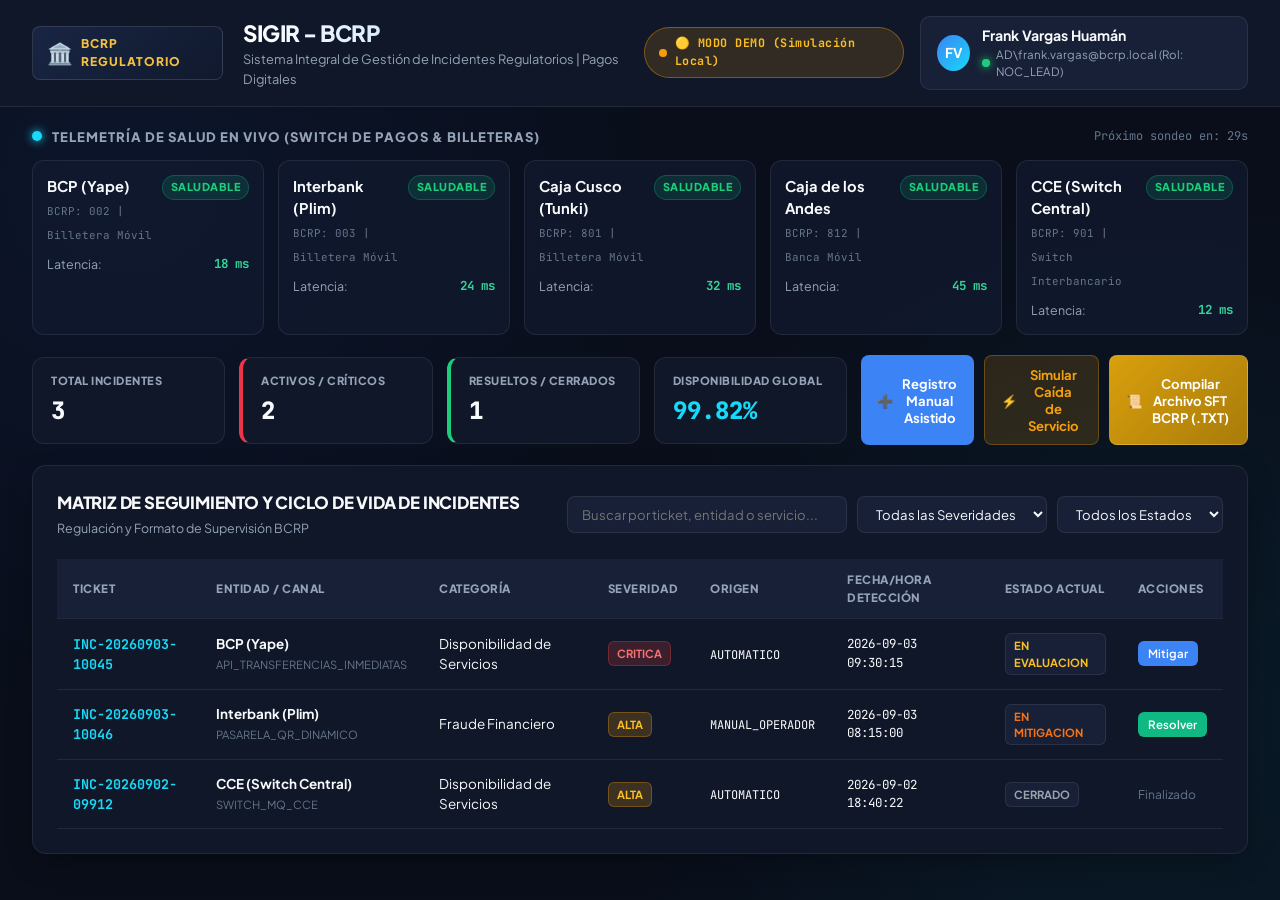
==== 04_FRONTEND_UI/index.html @ 145370e7 "feat: cimentacion integral APF1 - SIGIR BCRP (Curso Integrador I: Sistemas Software)" ====
<!DOCTYPE html>
<html lang="es">
<head>
    <meta charset="UTF-8">
    <meta name="viewport" content="width=device-width, initial-scale=1.0">
    <title>SIGIR - BCRP | Sistema de Gestión de Incidentes Regulatorios</title>
    <!-- Fuentes Google: Plus Jakarta Sans y JetBrains Mono -->
    <link rel="preconnect" href="https://fonts.googleapis.com">
    <link rel="preconnect" href="https://fonts.gstatic.com" crossorigin>
    <link href="https://fonts.googleapis.com/css2?family=JetBrains+Mono:wght@400;500;700&family=Plus+Jakarta+Sans:wght@400;500;600;700;800&display=swap" rel="stylesheet">
    <link rel="stylesheet" href="css/styles.css">
</head>
<body>

    <!-- Header Corporativo BCRP -->
    <header class="app-header">
        <div class="header-left">
            <div class="brand-badge">
                <span class="badge-icon">🏛️</span>
                <span class="badge-text">BCRP REGULATORIO</span>
            </div>
            <div class="brand-title">
                <h1>SIGIR - BCRP</h1>
                <p>Sistema Integral de Gestión de Incidentes Regulatorios | Pagos Digitales</p>
            </div>
        </div>

        <div class="header-right">
            <div class="backend-status-pill offline" id="backendStatusPill" title="Estado de conexión con Spring Boot API (http://localhost:8080)">
                <span class="status-dot" id="backendStatusDot" style="background: #F59E0B;"></span>
                <span id="backendStatusText">MODO DEMO (Local Mock)</span>
            </div>
            <div class="ad-session-card">
                <div class="user-avatar">FV</div>
                <div class="user-meta">
                    <span class="user-name">Frank Vargas Huamán</span>
                    <span class="user-ad-domain">
                        <span class="status-dot online"></span> AD\frank.vargas@bcrp.local (Rol: NOC_LEAD)
                    </span>
                </div>
            </div>
        </div>
    </header>

    <!-- Barra de Telemetría en Vivo (Semáforos NOC del Ecosistema) -->
    <section class="telemetry-bar-container">
        <div class="section-title-compact">
            <span class="pulse-indicator"></span>
            <h2>TELEMETRÍA DE SALUD EN VIVO (SWITCH DE PAGOS & BILLETERAS)</h2>
            <span class="telemetry-timer" id="timerSondeo">Próximo sondeo en: 18s</span>
        </div>

        <div class="telemetry-grid" id="telemetryGrid">
            <!-- Renderizado dinámico vía JS -->
        </div>
    </section>

    <!-- Contenedor Principal de Gestión -->
    <main class="main-layout">
        
        <!-- Barra de Acciones y Métricas Resumen -->
        <section class="action-metrics-row">
            <div class="kpi-mini-card">
                <span class="kpi-label">TOTAL INCIDENTES</span>
                <span class="kpi-value" id="kpiTotal">3</span>
            </div>
            <div class="kpi-mini-card critical">
                <span class="kpi-label">ACTIVOS / CRÍTICOS</span>
                <span class="kpi-value" id="kpiCriticos">2</span>
            </div>
            <div class="kpi-mini-card success">
                <span class="kpi-label">RESUELTOS / CERRADOS</span>
                <span class="kpi-value" id="kpiResueltos">1</span>
            </div>
            <div class="kpi-mini-card">
                <span class="kpi-label">DISPONIBILIDAD GLOBAL</span>
                <span class="kpi-value" style="color: var(--color-accent-cyan);">99.82%</span>
            </div>

            <div class="action-buttons-group">
                <button class="btn btn-primary" id="btnNuevoManual">
                    <span class="btn-icon">➕</span> Registro Manual Asistido
                </button>
                <button class="btn btn-warning" id="btnSimularCaida">
                    <span class="btn-icon">⚡</span> Simular Caída de Servicio
                </button>
                <button class="btn btn-bcrp" id="btnGenerarSft">
                    <span class="btn-icon">📜</span> Compilar Archivo SFT BCRP (.TXT)
                </button>
            </div>
        </section>

        <!-- Panel de Filtros y Matriz de Incidentes -->
        <section class="panel-card">
            <div class="panel-header">
                <div class="panel-title-group">
                    <h3>MATRIZ DE SEGUIMIENTO Y CICLO DE VIDA DE INCIDENTES</h3>
                    <span class="panel-subtitle">Regulación y Formato de Supervisión BCRP</span>
                </div>

                <div class="filters-toolbar">
                    <input type="text" id="filtroBuscador" class="input-search" placeholder="Buscar por ticket, entidad o servicio...">
                    
                    <select id="filtroSeveridad" class="select-filter">
                        <option value="TODOS">Todas las Severidades</option>
                        <option value="CRITICA">Crítica</option>
                        <option value="ALTA">Alta</option>
                        <option value="MEDIA">Media</option>
                        <option value="BAJA">Baja</option>
                    </select>

                    <select id="filtroEstado" class="select-filter">
                        <option value="TODOS">Todos los Estados</option>
                        <option value="REGISTRADO">Registrado</option>
                        <option value="EN_EVALUACION">En Evaluación</option>
                        <option value="EN_MITIGACION">En Mitigación</option>
                        <option value="RESUELTO">Resuelto</option>
                        <option value="CERRADO">Cerrado</option>
                    </select>
                </div>
            </div>

            <div class="table-responsive">
                <table class="data-table">
                    <thead>
                        <tr>
                            <th>TICKET</th>
                            <th>ENTIDAD / CANAL</th>
                            <th>CATEGORÍA</th>
                            <th>SEVERIDAD</th>
                            <th>ORIGEN</th>
                            <th>FECHA/HORA DETECCIÓN</th>
                            <th>ESTADO ACTUAL</th>
                            <th>ACCIONES</th>
                        </tr>
                    </thead>
                    <tbody id="tablaIncidentesBody">
                        <!-- Renderizado dinámico vía JS -->
                    </tbody>
                </table>
            </div>
        </section>
    </main>

    <!-- Modal: Registro Manual Asistido -->
    <div class="modal-overlay" id="modalManual">
        <div class="modal-card">
            <div class="modal-header">
                <h3>Registro Manual Asistido de Incidente</h3>
                <button class="modal-close" id="btnCerrarModalManual">&times;</button>
            </div>
            <form id="formRegistroManual" class="modal-body">
                <div class="form-group">
                    <label>Entidad Financiera Afectada *</label>
                    <select id="manualEntidad" class="form-control" required>
                        <option value="1">Banco de Crédito del Perú - BCP (Yape)</option>
                        <option value="2">Interbank - Plim</option>
                        <option value="3">Caja Municipal Cusco - Tunki</option>
                        <option value="4">Caja Rural de los Andes</option>
                        <option value="5">Cámara de Compensación Electrónica - CCE</option>
                    </select>
                </div>

                <div class="form-row">
                    <div class="form-group">
                        <label>Categoría Normativa *</label>
                        <select id="manualCategoria" class="form-control" required>
                            <option value="FRAUDE_FIN">Fraude Financiero (Phishing, Suplantación)</option>
                            <option value="BRECHA_DATOS">Manipulación de Información / Brecha de Seguridad</option>
                            <option value="DISP_SERV">Disponibilidad de Servicios (Manual)</option>
                        </select>
                    </div>
                    <div class="form-group">
                        <label>Severidad Operativa *</label>
                        <select id="manualSeveridad" class="form-control" required>
                            <option value="CRITICA">Crítica (Interrupción o Daño Severo)</option>
                            <option value="ALTA" selected>Alta (Afectación Transaccional Notoria)</option>
                            <option value="MEDIA">Media (Degradación Parcial)</option>
                            <option value="BAJA">Baja (Sin impacto en saldos)</option>
                        </select>
                    </div>
                </div>

                <div class="form-group">
                    <label>Servicio o Componente Específico *</label>
                    <input type="text" id="manualServicio" class="form-control" placeholder="Ej: PASARELA_QR_INTEROPERABLE, API_CONSULTAS" required>
                </div>

                <div class="form-group">
                    <label>Descripción Técnica y Hallazgos Forenses *</label>
                    <textarea id="manualDescripcion" class="form-control textarea" rows="3" placeholder="Detalle la causa raíz, números de cuenta involucrados o IP sospechosa..." required></textarea>
                </div>

                <div class="form-group">
                    <label>Impacto Estimado de Clientes / Transacciones</label>
                    <input type="number" id="manualImpacto" class="form-control" value="50" min="0">
                </div>

                <div class="modal-footer">
                    <button type="button" class="btn btn-secondary" id="btnCancelarManual">Cancelar</button>
                    <button type="submit" class="btn btn-primary">Registrar en Bitácora</button>
                </div>
            </form>
        </div>
    </div>

    <!-- Modal: Visor y Exportador SFT BCRP -->
    <div class="modal-overlay" id="modalSft">
        <div class="modal-card modal-lg">
            <div class="modal-header">
                <h3>Reporte Estructurado Oficial SFT - BCRP</h3>
                <button class="modal-close" id="btnCerrarModalSft">&times;</button>
            </div>
            <div class="modal-body">
                <p class="modal-desc">
                    El siguiente archivo de texto plano cumple con las directivas de la circular de incidentes del Banco Central de Reserva del Perú e incorpora firma de integridad SHA-256:
                </p>
                
                <div class="sft-code-box">
                    <pre id="sftContenidoTxt"></pre>
                </div>

                <div class="hash-box">
                    <span class="hash-label">HASH SHA-256:</span>
                    <span class="hash-value" id="sftHashSha256"></span>
                </div>
            </div>
            <div class="modal-footer">
                <button type="button" class="btn btn-secondary" id="btnCerrarSft">Cerrar</button>
                <button type="button" class="btn btn-bcrp" id="btnDescargarTxtFile">Descargar Archivo .TXT</button>
            </div>
        </div>
    </div>

    <script src="js/app.js"></script>
</body>
</html>
---- 04_FRONTEND_UI/css/styles.css ----
/* ==========================================================================
   SISTEMA INTEGRAL DE GESTIÓN DE INCIDENTES REGULATORIOS (SIGIR - BCRP)
   Hoja de Estilos de Élite: NOC Financial Dashboard & BCRP Design System
   ========================================================================== */

:root {
    /* Paleta Principal HSL Dark Mode Corporativo */
    --bg-base: hsl(222, 47%, 7%);
    --bg-surface: hsl(222, 44%, 11%);
    --bg-surface-elevated: hsl(222, 40%, 15%);
    --bg-card-glass: rgba(18, 26, 47, 0.75);
    
    /* Colores Semánticos */
    --color-primary: hsl(217, 91%, 60%);
    --color-primary-hover: hsl(217, 91%, 68%);
    --color-accent-cyan: hsl(188, 94%, 53%);
    --color-success: hsl(152, 76%, 46%);
    --color-warning: hsl(38, 92%, 50%);
    --color-danger: hsl(354, 84%, 57%);
    --color-bcrp-gold: hsl(43, 89%, 60%);

    /* Tipografía y Textos */
    --text-main: hsl(210, 40%, 98%);
    --text-muted: hsl(215, 20%, 65%);
    --text-dim: hsl(215, 16%, 47%);

    /* Bordes y Sombras */
    --border-subtle: rgba(255, 255, 255, 0.08);
    --border-highlight: rgba(99, 102, 241, 0.3);
    --shadow-soft: 0 10px 30px -10px rgba(0, 0, 0, 0.5);
    --shadow-glow-cyan: 0 0 20px rgba(6, 182, 212, 0.25);
    --shadow-glow-red: 0 0 20px rgba(239, 68, 68, 0.3);

    /* Fuentes */
    --font-sans: 'Plus Jakarta Sans', -apple-system, BlinkMacSystemFont, sans-serif;
    --font-mono: 'JetBrains Mono', monospace;
}

* {
    box-sizing: border-box;
    margin: 0;
    padding: 0;
}

body {
    background-color: var(--bg-base);
    color: var(--text-main);
    font-family: var(--font-sans);
    line-height: 1.5;
    min-height: 100vh;
    overflow-x: hidden;
    background-image: 
        radial-gradient(circle at 10% 20%, rgba(30, 58, 138, 0.15) 0%, transparent 40%),
        radial-gradient(circle at 90% 80%, rgba(6, 182, 212, 0.08) 0%, transparent 40%);
}

/* ================= Header Corporativo ================= */
.app-header {
    background: var(--bg-surface);
    border-bottom: 1px solid var(--border-subtle);
    padding: 16px 32px;
    display: flex;
    justify-content: space-between;
    align-items: center;
    backdrop-filter: blur(12px);
    position: sticky;
    top: 0;
    z-index: 100;
}

.header-left {
    display: flex;
    align-items: center;
    gap: 20px;
}

.brand-badge {
    background: linear-gradient(135deg, hsl(222, 47%, 18%), hsl(222, 47%, 12%));
    border: 1px solid rgba(255, 255, 255, 0.12);
    padding: 8px 14px;
    border-radius: 8px;
    display: flex;
    align-items: center;
    gap: 8px;
}

.brand-badge .badge-icon {
    font-size: 1.3rem;
}

.brand-badge .badge-text {
    font-size: 0.75rem;
    font-weight: 800;
    letter-spacing: 1px;
    color: var(--color-bcrp-gold);
}

.brand-title h1 {
    font-size: 1.4rem;
    font-weight: 800;
    letter-spacing: -0.5px;
    background: linear-gradient(90deg, #FFFFFF, #93C5FD);
    -webkit-background-clip: text;
    -webkit-text-fill-color: transparent;
}

.brand-title p {
    font-size: 0.8rem;
    color: var(--text-muted);
}

.header-right {
    display: flex;
    align-items: center;
    gap: 16px;
}

.backend-status-pill {
    display: inline-flex;
    align-items: center;
    gap: 8px;
    padding: 7px 14px;
    border-radius: 9999px;
    font-size: 0.73rem;
    font-weight: 700;
    letter-spacing: 0.5px;
    font-family: var(--font-mono);
    border: 1px solid var(--border-subtle);
    background: rgba(15, 23, 42, 0.7);
    transition: all 0.3s cubic-bezier(0.4, 0, 0.2, 1);
}

.backend-status-pill.online {
    background: rgba(16, 185, 129, 0.15);
    border-color: rgba(16, 185, 129, 0.4);
    color: #34D399;
    box-shadow: 0 0 12px rgba(16, 185, 129, 0.2);
}

.backend-status-pill.offline {
    background: rgba(245, 158, 11, 0.15);
    border-color: rgba(245, 158, 11, 0.4);
    color: #FBBF24;
}

.ad-session-card {
    display: flex;
    align-items: center;
    gap: 12px;
    background: var(--bg-surface-elevated);
    padding: 8px 16px;
    border-radius: 10px;
    border: 1px solid var(--border-subtle);
}

.user-avatar {
    width: 36px;
    height: 36px;
    background: linear-gradient(135deg, var(--color-primary), var(--color-accent-cyan));
    color: #fff;
    font-weight: 700;
    font-size: 0.85rem;
    display: flex;
    align-items: center;
    justify-content: center;
    border-radius: 50%;
}

.user-meta {
    display: flex;
    flex-direction: column;
}

.user-name {
    font-size: 0.88rem;
    font-weight: 700;
}

.user-ad-domain {
    font-size: 0.72rem;
    color: var(--text-muted);
    display: flex;
    align-items: center;
    gap: 6px;
}

.status-dot {
    width: 8px;
    height: 8px;
    border-radius: 50%;
}

.status-dot.online {
    background-color: var(--color-success);
    box-shadow: 0 0 8px var(--color-success);
}

/* ================= Barra de Telemetría NOC ================= */
.telemetry-bar-container {
    padding: 20px 32px 10px 32px;
}

.section-title-compact {
    display: flex;
    align-items: center;
    gap: 10px;
    margin-bottom: 14px;
}

.section-title-compact h2 {
    font-size: 0.82rem;
    font-weight: 800;
    letter-spacing: 1px;
    color: var(--text-muted);
}

.pulse-indicator {
    width: 10px;
    height: 10px;
    background-color: var(--color-accent-cyan);
    border-radius: 50%;
    box-shadow: 0 0 10px var(--color-accent-cyan);
    animation: pulse 2s infinite;
}

@keyframes pulse {
    0% { transform: scale(0.95); opacity: 0.8; }
    50% { transform: scale(1.25); opacity: 1; box-shadow: 0 0 15px var(--color-accent-cyan); }
    100% { transform: scale(0.95); opacity: 0.8; }
}

.telemetry-timer {
    margin-left: auto;
    font-family: var(--font-mono);
    font-size: 0.75rem;
    color: var(--text-dim);
}

.telemetry-grid {
    display: grid;
    grid-template-columns: repeat(auto-fit, minmax(210px, 1fr));
    gap: 14px;
}

.telemetry-node {
    background: var(--bg-card-glass);
    border: 1px solid var(--border-subtle);
    border-radius: 12px;
    padding: 14px;
    transition: all 0.25s ease;
    position: relative;
    overflow: hidden;
}

.telemetry-node:hover {
    border-color: var(--border-highlight);
    transform: translateY(-2px);
    box-shadow: var(--shadow-soft);
}

.node-header {
    display: flex;
    justify-content: space-between;
    align-items: flex-start;
    margin-bottom: 8px;
}

.node-name {
    font-size: 0.92rem;
    font-weight: 700;
}

.node-code {
    font-size: 0.68rem;
    font-family: var(--font-mono);
    color: var(--text-dim);
}

.node-status-pill {
    font-size: 0.68rem;
    font-weight: 800;
    padding: 3px 8px;
    border-radius: 20px;
    text-transform: uppercase;
    letter-spacing: 0.5px;
}

.node-status-pill.saludable {
    background: rgba(16, 185, 129, 0.15);
    color: var(--color-success);
    border: 1px solid rgba(16, 185, 129, 0.3);
}

.node-status-pill.degradado {
    background: rgba(245, 158, 11, 0.15);
    color: var(--color-warning);
    border: 1px solid rgba(245, 158, 11, 0.3);
}

.node-status-pill.caido {
    background: rgba(239, 68, 68, 0.2);
    color: var(--color-danger);
    border: 1px solid rgba(239, 68, 68, 0.4);
    animation: blinkAlert 1.2s infinite;
}

@keyframes blinkAlert {
    0%, 100% { opacity: 1; }
    50% { opacity: 0.4; }
}

.node-metrics {
    display: flex;
    justify-content: space-between;
    align-items: center;
    margin-top: 10px;
    font-size: 0.78rem;
    color: var(--text-muted);
}

.node-latency {
    font-family: var(--font-mono);
    font-weight: 700;
}

/* ================= Layout Principal ================= */
.main-layout {
    padding: 10px 32px 40px 32px;
    display: flex;
    flex-direction: column;
    gap: 20px;
}

/* ================= Barra de Métricas y Acciones ================= */
.action-metrics-row {
    display: grid;
    grid-template-columns: repeat(4, 1fr) 2fr;
    gap: 14px;
    align-items: center;
}

.kpi-mini-card {
    background: var(--bg-surface);
    border: 1px solid var(--border-subtle);
    padding: 14px 18px;
    border-radius: 12px;
    display: flex;
    flex-direction: column;
    gap: 4px;
}

.kpi-mini-card.critical {
    border-left: 4px solid var(--color-danger);
}

.kpi-mini-card.success {
    border-left: 4px solid var(--color-success);
}

.kpi-label {
    font-size: 0.7rem;
    font-weight: 800;
    color: var(--text-muted);
    letter-spacing: 0.5px;
}

.kpi-value {
    font-size: 1.5rem;
    font-weight: 800;
    font-family: var(--font-mono);
}

.action-buttons-group {
    display: flex;
    justify-content: flex-end;
    gap: 10px;
}

/* ================= Botones Modernos ================= */
.btn {
    font-family: var(--font-sans);
    font-size: 0.82rem;
    font-weight: 700;
    padding: 10px 16px;
    border-radius: 8px;
    border: none;
    cursor: pointer;
    display: inline-flex;
    align-items: center;
    gap: 8px;
    transition: all 0.2s ease;
}

.btn-primary {
    background: var(--color-primary);
    color: #FFFFFF;
}

.btn-primary:hover {
    background: var(--color-primary-hover);
    box-shadow: 0 4px 14px rgba(59, 130, 246, 0.4);
}

.btn-warning {
    background: rgba(245, 158, 11, 0.15);
    color: var(--color-warning);
    border: 1px solid rgba(245, 158, 11, 0.3);
}

.btn-warning:hover {
    background: rgba(245, 158, 11, 0.25);
}

.btn-bcrp {
    background: linear-gradient(135deg, hsl(43, 89%, 45%), hsl(43, 89%, 35%));
    color: #FFFFFF;
    border: 1px solid rgba(255, 255, 255, 0.15);
}

.btn-bcrp:hover {
    background: linear-gradient(135deg, hsl(43, 89%, 52%), hsl(43, 89%, 40%));
    box-shadow: 0 4px 14px rgba(217, 119, 6, 0.3);
}

.btn-secondary {
    background: var(--bg-surface-elevated);
    color: var(--text-main);
    border: 1px solid var(--border-subtle);
}

.btn-action-sm {
    font-size: 0.72rem;
    padding: 5px 10px;
    border-radius: 6px;
    font-weight: 600;
}

/* ================= Panel y Tabla de Incidentes ================= */
.panel-card {
    background: var(--bg-surface);
    border: 1px solid var(--border-subtle);
    border-radius: 14px;
    padding: 24px;
    box-shadow: var(--shadow-soft);
}

.panel-header {
    display: flex;
    justify-content: space-between;
    align-items: center;
    margin-bottom: 20px;
    flex-wrap: wrap;
    gap: 14px;
}

.panel-title-group h3 {
    font-size: 1.05rem;
    font-weight: 800;
    letter-spacing: -0.2px;
}

.panel-subtitle {
    font-size: 0.78rem;
    color: var(--text-muted);
}

.filters-toolbar {
    display: flex;
    gap: 10px;
    flex-wrap: wrap;
}

.input-search, .select-filter {
    background: var(--bg-surface-elevated);
    border: 1px solid var(--border-subtle);
    color: var(--text-main);
    padding: 8px 14px;
    border-radius: 8px;
    font-family: var(--font-sans);
    font-size: 0.82rem;
    outline: none;
    transition: border-color 0.2s;
}

.input-search {
    min-width: 280px;
}

.input-search:focus, .select-filter:focus {
    border-color: var(--color-primary);
}

.table-responsive {
    overflow-x: auto;
}

.data-table {
    width: 100%;
    border-collapse: collapse;
    font-size: 0.84rem;
}

.data-table th {
    text-align: left;
    padding: 12px 16px;
    background: var(--bg-surface-elevated);
    color: var(--text-muted);
    font-size: 0.72rem;
    font-weight: 800;
    letter-spacing: 0.5px;
    border-bottom: 1px solid var(--border-subtle);
}

.data-table td {
    padding: 14px 16px;
    border-bottom: 1px solid var(--border-subtle);
    vertical-align: middle;
}

.data-table tr:hover {
    background: rgba(255, 255, 255, 0.02);
}

.ticket-cell {
    font-family: var(--font-mono);
    font-weight: 700;
    color: var(--color-accent-cyan);
}

.badge {
    padding: 3px 8px;
    border-radius: 6px;
    font-size: 0.7rem;
    font-weight: 700;
    display: inline-block;
}

.badge-critica {
    background: rgba(239, 68, 68, 0.2);
    color: #F87171;
    border: 1px solid rgba(239, 68, 68, 0.3);
}

.badge-alta {
    background: rgba(245, 158, 11, 0.2);
    color: #FBBF24;
    border: 1px solid rgba(245, 158, 11, 0.3);
}

.badge-media {
    background: rgba(59, 130, 246, 0.2);
    color: #93C5FD;
    border: 1px solid rgba(59, 130, 246, 0.3);
}

.badge-baja {
    background: rgba(107, 114, 128, 0.2);
    color: #D1D5DB;
    border: 1px solid rgba(107, 114, 128, 0.3);
}

.badge-estado {
    background: var(--bg-surface-elevated);
    border: 1px solid var(--border-subtle);
    color: var(--text-main);
}

.badge-estado.registrado { color: #60A5FA; }
.badge-estado.en_evaluacion { color: #FBBF24; }
.badge-estado.en_mitigacion { color: #F97316; }
.badge-estado.resuelto { color: #34D399; }
.badge-estado.cerrado { color: #9CA3AF; }

/* ================= Modales ================= */
.modal-overlay {
    position: fixed;
    top: 0;
    left: 0;
    width: 100vw;
    height: 100vh;
    background: rgba(0, 0, 0, 0.75);
    backdrop-filter: blur(8px);
    display: none;
    align-items: center;
    justify-content: center;
    z-index: 1000;
}

.modal-overlay.active {
    display: flex;
}

.modal-card {
    background: var(--bg-surface);
    border: 1px solid var(--border-subtle);
    border-radius: 16px;
    width: 90%;
    max-width: 560px;
    box-shadow: 0 20px 40px rgba(0,0,0,0.6);
    overflow: hidden;
}

.modal-card.modal-lg {
    max-width: 780px;
}

.modal-header {
    padding: 18px 24px;
    border-bottom: 1px solid var(--border-subtle);
    display: flex;
    justify-content: space-between;
    align-items: center;
}

.modal-header h3 {
    font-size: 1.1rem;
    font-weight: 800;
}

.modal-close {
    background: transparent;
    border: none;
    color: var(--text-muted);
    font-size: 1.5rem;
    cursor: pointer;
}

.modal-body {
    padding: 24px;
    display: flex;
    flex-direction: column;
    gap: 16px;
}

.form-row {
    display: grid;
    grid-template-columns: 1fr 1fr;
    gap: 14px;
}

.form-group {
    display: flex;
    flex-direction: column;
    gap: 6px;
}

.form-group label {
    font-size: 0.78rem;
    font-weight: 700;
    color: var(--text-muted);
}

.form-control {
    background: var(--bg-surface-elevated);
    border: 1px solid var(--border-subtle);
    border-radius: 8px;
    padding: 10px 14px;
    color: var(--text-main);
    font-family: var(--font-sans);
    font-size: 0.85rem;
    outline: none;
}

.form-control:focus {
    border-color: var(--color-primary);
}

.form-control.textarea {
    resize: vertical;
}

.modal-footer {
    padding: 18px 24px;
    border-top: 1px solid var(--border-subtle);
    display: flex;
    justify-content: flex-end;
    gap: 12px;
}

/* ================= Visor SFT TXT ================= */
.sft-code-box {
    background: #020617;
    border: 1px solid var(--border-subtle);
    border-radius: 10px;
    padding: 16px;
    max-height: 280px;
    overflow-y: auto;
}

.sft-code-box pre {
    font-family: var(--font-mono);
    font-size: 0.78rem;
    color: #A5F3FC;
    white-space: pre-wrap;
    word-break: break-all;
}

.hash-box {
    background: rgba(6, 182, 212, 0.08);
    border: 1px solid rgba(6, 182, 212, 0.2);
    border-radius: 8px;
    padding: 10px 14px;
    display: flex;
    align-items: center;
    gap: 10px;
}

.hash-label {
    font-size: 0.72rem;
    font-weight: 800;
    color: var(--color-accent-cyan);
    font-family: var(--font-mono);
}

.hash-value {
    font-size: 0.75rem;
    font-family: var(--font-mono);
    color: var(--text-main);
    word-break: break-all;
}
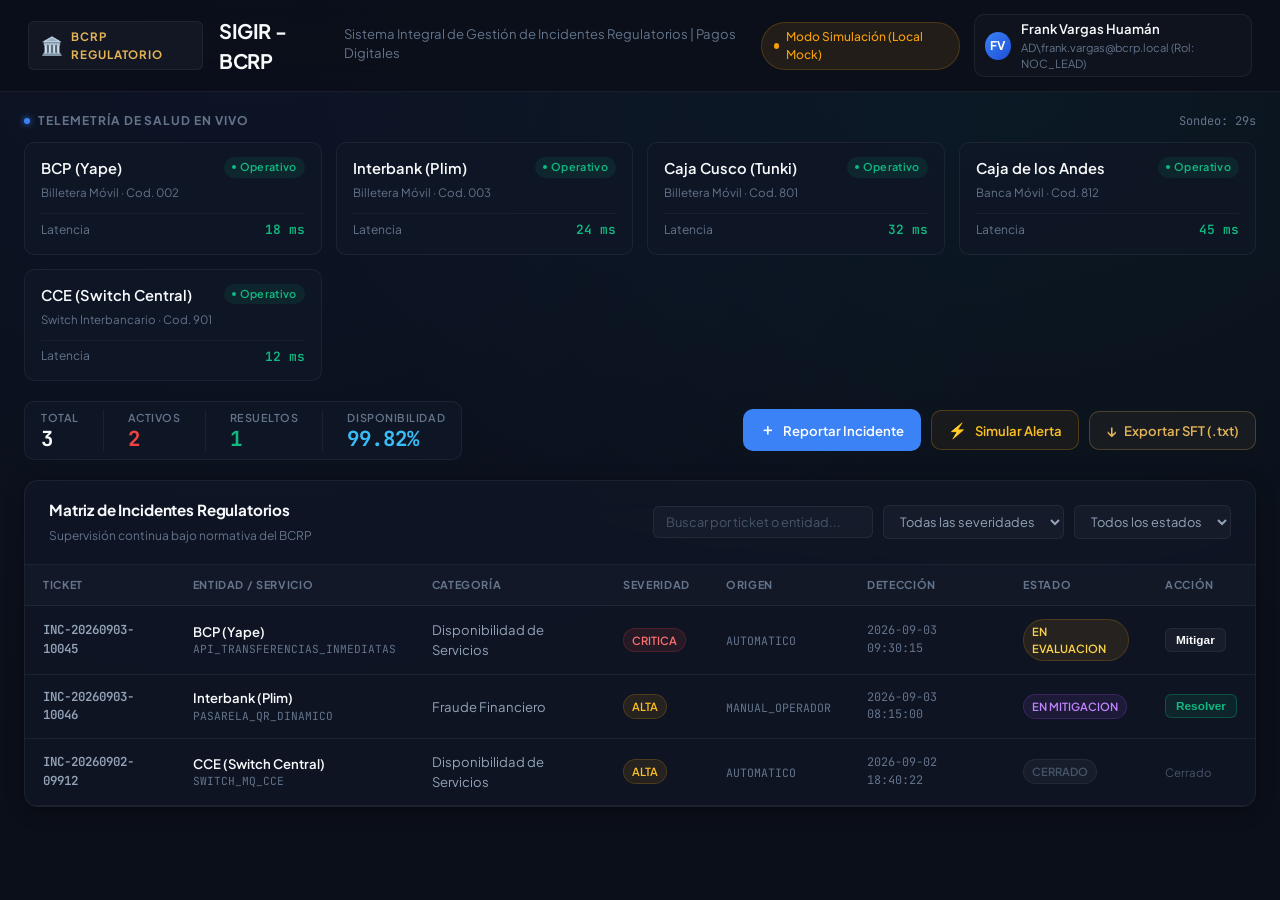
==== commit 034a6f18: "feat(ui): rediseño minimalista de la consola NOC sin ruido visual - Implementa diseño moderno estilo" ====
--- a/04_FRONTEND_UI/index.html
+++ b/04_FRONTEND_UI/index.html
@@ -45,9 +45,8 @@
     <!-- Barra de Telemetría en Vivo (Semáforos NOC del Ecosistema) -->
     <section class="telemetry-bar-container">
         <div class="section-title-compact">
-            <span class="pulse-indicator"></span>
-            <h2>TELEMETRÍA DE SALUD EN VIVO (SWITCH DE PAGOS & BILLETERAS)</h2>
-            <span class="telemetry-timer" id="timerSondeo">Próximo sondeo en: 18s</span>
+            <h2>Telemetría de Salud en Vivo</h2>
+            <span class="telemetry-timer" id="timerSondeo">Sondeo: 30s</span>
         </div>
 
         <div class="telemetry-grid" id="telemetryGrid">
@@ -60,32 +59,34 @@
         
         <!-- Barra de Acciones y Métricas Resumen -->
         <section class="action-metrics-row">
-            <div class="kpi-mini-card">
-                <span class="kpi-label">TOTAL INCIDENTES</span>
-                <span class="kpi-value" id="kpiTotal">3</span>
-            </div>
-            <div class="kpi-mini-card critical">
-                <span class="kpi-label">ACTIVOS / CRÍTICOS</span>
-                <span class="kpi-value" id="kpiCriticos">2</span>
-            </div>
-            <div class="kpi-mini-card success">
-                <span class="kpi-label">RESUELTOS / CERRADOS</span>
-                <span class="kpi-value" id="kpiResueltos">1</span>
-            </div>
-            <div class="kpi-mini-card">
-                <span class="kpi-label">DISPONIBILIDAD GLOBAL</span>
-                <span class="kpi-value" style="color: var(--color-accent-cyan);">99.82%</span>
+            <div class="kpi-group">
+                <div class="kpi-mini-card">
+                    <span class="kpi-label">Total</span>
+                    <span class="kpi-value" id="kpiTotal">0</span>
+                </div>
+                <div class="kpi-mini-card critical">
+                    <span class="kpi-label">Activos</span>
+                    <span class="kpi-value" id="kpiCriticos">0</span>
+                </div>
+                <div class="kpi-mini-card success">
+                    <span class="kpi-label">Resueltos</span>
+                    <span class="kpi-value" id="kpiResueltos">0</span>
+                </div>
+                <div class="kpi-mini-card">
+                    <span class="kpi-label">Disponibilidad</span>
+                    <span class="kpi-value" style="color: #38BDF8;">99.82%</span>
+                </div>
             </div>
 
             <div class="action-buttons-group">
                 <button class="btn btn-primary" id="btnNuevoManual">
-                    <span class="btn-icon">➕</span> Registro Manual Asistido
+                    <span class="btn-icon">＋</span> Reportar Incidente
                 </button>
                 <button class="btn btn-warning" id="btnSimularCaida">
-                    <span class="btn-icon">⚡</span> Simular Caída de Servicio
+                    <span class="btn-icon">⚡</span> Simular Alerta
                 </button>
                 <button class="btn btn-bcrp" id="btnGenerarSft">
-                    <span class="btn-icon">📜</span> Compilar Archivo SFT BCRP (.TXT)
+                    <span class="btn-icon">↓</span> Exportar SFT (.txt)
                 </button>
             </div>
         </section>
@@ -94,15 +95,15 @@
         <section class="panel-card">
             <div class="panel-header">
                 <div class="panel-title-group">
-                    <h3>MATRIZ DE SEGUIMIENTO Y CICLO DE VIDA DE INCIDENTES</h3>
-                    <span class="panel-subtitle">Regulación y Formato de Supervisión BCRP</span>
+                    <h3>Matriz de Incidentes Regulatorios</h3>
+                    <span class="panel-subtitle">Supervisión continua bajo normativa del BCRP</span>
                 </div>
 
                 <div class="filters-toolbar">
-                    <input type="text" id="filtroBuscador" class="input-search" placeholder="Buscar por ticket, entidad o servicio...">
+                    <input type="text" id="filtroBuscador" class="input-search" placeholder="Buscar por ticket o entidad...">
                     
                     <select id="filtroSeveridad" class="select-filter">
-                        <option value="TODOS">Todas las Severidades</option>
+                        <option value="TODOS">Todas las severidades</option>
                         <option value="CRITICA">Crítica</option>
                         <option value="ALTA">Alta</option>
                         <option value="MEDIA">Media</option>
@@ -110,7 +111,7 @@
                     </select>
 
                     <select id="filtroEstado" class="select-filter">
-                        <option value="TODOS">Todos los Estados</option>
+                        <option value="TODOS">Todos los estados</option>
                         <option value="REGISTRADO">Registrado</option>
                         <option value="EN_EVALUACION">En Evaluación</option>
                         <option value="EN_MITIGACION">En Mitigación</option>
@@ -124,14 +125,14 @@
                 <table class="data-table">
                     <thead>
                         <tr>
-                            <th>TICKET</th>
-                            <th>ENTIDAD / CANAL</th>
-                            <th>CATEGORÍA</th>
-                            <th>SEVERIDAD</th>
-                            <th>ORIGEN</th>
-                            <th>FECHA/HORA DETECCIÓN</th>
-                            <th>ESTADO ACTUAL</th>
-                            <th>ACCIONES</th>
+                            <th>Ticket</th>
+                            <th>Entidad / Servicio</th>
+                            <th>Categoría</th>
+                            <th>Severidad</th>
+                            <th>Origen</th>
+                            <th>Detección</th>
+                            <th>Estado</th>
+                            <th>Acción</th>
                         </tr>
                     </thead>
                     <tbody id="tablaIncidentesBody">
--- a/04_FRONTEND_UI/css/styles.css
+++ b/04_FRONTEND_UI/css/styles.css
@@ -1,39 +1,59 @@
 /* ==========================================================================
-   SISTEMA INTEGRAL DE GESTIÓN DE INCIDENTES REGULATORIOS (SIGIR - BCRP)
-   Hoja de Estilos de Élite: NOC Financial Dashboard & BCRP Design System
+   SIGIR - BCRP | Minimalist & Modern FinTech Design System
+   Inspirado en Linear, Stripe y Vercel (Limpio, Intuitivo, Cero Ruido Visual)
+   Autor: Frank Emiliano Vargas Huamán | Curso Integrador I (UTP)
    ========================================================================== */
 
 :root {
-    /* Paleta Principal HSL Dark Mode Corporativo */
-    --bg-base: hsl(222, 47%, 7%);
-    --bg-surface: hsl(222, 44%, 11%);
-    --bg-surface-elevated: hsl(222, 40%, 15%);
-    --bg-card-glass: rgba(18, 26, 47, 0.75);
+    /* Superficies y Fondos */
+    --bg-main: #0B0F19;
+    --bg-surface: #111827;
+    --bg-surface-hover: #162032;
+    --bg-card: rgba(17, 24, 39, 0.7);
+    --bg-subtle: rgba(255, 255, 255, 0.03);
+    --bg-elevated: #1F2937;
+
+    /* Bordes */
+    --border-dim: rgba(255, 255, 255, 0.06);
+    --border-hover: rgba(255, 255, 255, 0.12);
+    --border-focus: rgba(59, 130, 246, 0.4);
+
+    /* Tipografía y Jerarquía */
+    --text-primary: #F8FAFC;
+    --text-secondary: #94A3B8;
+    --text-tertiary: #64748B;
+    --text-muted: #475569;
+
+    /* Acentos y Semántica */
+    --accent-blue: #3B82F6;
+    --accent-blue-hover: #2563EB;
+    --accent-blue-subtle: rgba(59, 130, 246, 0.1);
     
-    /* Colores Semánticos */
-    --color-primary: hsl(217, 91%, 60%);
-    --color-primary-hover: hsl(217, 91%, 68%);
-    --color-accent-cyan: hsl(188, 94%, 53%);
-    --color-success: hsl(152, 76%, 46%);
-    --color-warning: hsl(38, 92%, 50%);
-    --color-danger: hsl(354, 84%, 57%);
-    --color-bcrp-gold: hsl(43, 89%, 60%);
-
-    /* Tipografía y Textos */
-    --text-main: hsl(210, 40%, 98%);
-    --text-muted: hsl(215, 20%, 65%);
-    --text-dim: hsl(215, 16%, 47%);
-
-    /* Bordes y Sombras */
-    --border-subtle: rgba(255, 255, 255, 0.08);
-    --border-highlight: rgba(99, 102, 241, 0.3);
-    --shadow-soft: 0 10px 30px -10px rgba(0, 0, 0, 0.5);
-    --shadow-glow-cyan: 0 0 20px rgba(6, 182, 212, 0.25);
-    --shadow-glow-red: 0 0 20px rgba(239, 68, 68, 0.3);
-
-    /* Fuentes */
+    --success: #10B981;
+    --success-subtle: rgba(16, 185, 129, 0.1);
+    
+    --warning: #F59E0B;
+    --warning-subtle: rgba(245, 158, 11, 0.1);
+    
+    --danger: #EF4444;
+    --danger-subtle: rgba(239, 68, 68, 0.1);
+
+    --gold: #E2B357;
+    --gold-subtle: rgba(226, 179, 87, 0.1);
+
+    --cyan: #06B6D4;
+    --cyan-subtle: rgba(6, 182, 212, 0.1);
+
+    /* Tipografía */
     --font-sans: 'Plus Jakarta Sans', -apple-system, BlinkMacSystemFont, sans-serif;
     --font-mono: 'JetBrains Mono', monospace;
+
+    /* Radios y Sombras */
+    --radius-sm: 6px;
+    --radius-md: 10px;
+    --radius-lg: 14px;
+    --radius-full: 9999px;
+    --shadow-card: 0 4px 20px -2px rgba(0, 0, 0, 0.4);
 }
 
 * {
@@ -43,453 +63,539 @@
 }
 
 body {
-    background-color: var(--bg-base);
-    color: var(--text-main);
+    background-color: var(--bg-main);
+    color: var(--text-primary);
     font-family: var(--font-sans);
     line-height: 1.5;
     min-height: 100vh;
-    overflow-x: hidden;
+    -webkit-font-smoothing: antialiased;
     background-image: 
-        radial-gradient(circle at 10% 20%, rgba(30, 58, 138, 0.15) 0%, transparent 40%),
-        radial-gradient(circle at 90% 80%, rgba(6, 182, 212, 0.08) 0%, transparent 40%);
-}
-
-/* ================= Header Corporativo ================= */
+        radial-gradient(ellipse at 20% 0%, rgba(30, 58, 138, 0.12) 0%, transparent 60%),
+        radial-gradient(ellipse at 80% 10%, rgba(6, 182, 212, 0.06) 0%, transparent 50%);
+}
+
+/* ================= HEADER MINIMALISTA ================= */
 .app-header {
-    background: var(--bg-surface);
-    border-bottom: 1px solid var(--border-subtle);
-    padding: 16px 32px;
+    background: rgba(11, 15, 25, 0.85);
+    backdrop-filter: blur(16px);
+    -webkit-backdrop-filter: blur(16px);
+    border-bottom: 1px solid var(--border-dim);
+    padding: 14px 28px;
     display: flex;
     justify-content: space-between;
     align-items: center;
-    backdrop-filter: blur(12px);
     position: sticky;
     top: 0;
-    z-index: 100;
+    z-index: 50;
 }
 
 .header-left {
     display: flex;
     align-items: center;
-    gap: 20px;
+    gap: 16px;
 }
 
 .brand-badge {
-    background: linear-gradient(135deg, hsl(222, 47%, 18%), hsl(222, 47%, 12%));
-    border: 1px solid rgba(255, 255, 255, 0.12);
-    padding: 8px 14px;
-    border-radius: 8px;
     display: flex;
     align-items: center;
     gap: 8px;
+    padding: 6px 12px;
+    background: rgba(255, 255, 255, 0.04);
+    border: 1px solid var(--border-dim);
+    border-radius: var(--radius-sm);
 }
 
 .brand-badge .badge-icon {
-    font-size: 1.3rem;
+    font-size: 1.1rem;
 }
 
 .brand-badge .badge-text {
-    font-size: 0.75rem;
-    font-weight: 800;
-    letter-spacing: 1px;
-    color: var(--color-bcrp-gold);
+    font-size: 0.72rem;
+    font-weight: 700;
+    letter-spacing: 0.08em;
+    color: var(--gold);
+    text-transform: uppercase;
+}
+
+.brand-title {
+    display: flex;
+    align-items: baseline;
+    gap: 10px;
 }
 
 .brand-title h1 {
-    font-size: 1.4rem;
-    font-weight: 800;
-    letter-spacing: -0.5px;
-    background: linear-gradient(90deg, #FFFFFF, #93C5FD);
-    -webkit-background-clip: text;
-    -webkit-text-fill-color: transparent;
+    font-size: 1.25rem;
+    font-weight: 700;
+    letter-spacing: -0.02em;
+    color: var(--text-primary);
 }
 
 .brand-title p {
-    font-size: 0.8rem;
-    color: var(--text-muted);
+    font-size: 0.82rem;
+    color: var(--text-tertiary);
+    font-weight: 400;
 }
 
 .header-right {
     display: flex;
     align-items: center;
-    gap: 16px;
-}
-
+    gap: 14px;
+}
+
+/* Píldora de estado minimalista */
 .backend-status-pill {
     display: inline-flex;
     align-items: center;
+    gap: 7px;
+    padding: 5px 12px;
+    border-radius: var(--radius-full);
+    font-size: 0.75rem;
+    font-weight: 500;
+    background: rgba(255, 255, 255, 0.03);
+    border: 1px solid var(--border-dim);
+    color: var(--text-secondary);
+    transition: all 0.2s ease;
+}
+
+.backend-status-pill.online {
+    color: var(--success);
+    border-color: rgba(16, 185, 129, 0.2);
+    background: var(--success-subtle);
+}
+
+.backend-status-pill.offline {
+    color: var(--warning);
+    border-color: rgba(245, 158, 11, 0.2);
+    background: var(--warning-subtle);
+}
+
+.status-dot {
+    width: 6px;
+    height: 6px;
+    border-radius: 50%;
+    background: var(--warning);
+    position: relative;
+}
+
+.status-dot.online {
+    background: var(--success);
+    box-shadow: 0 0 8px rgba(16, 185, 129, 0.6);
+}
+
+/* Tarjeta de usuario sutil */
+.ad-session-card {
+    display: flex;
+    align-items: center;
+    gap: 10px;
+    padding: 4px 10px;
+    border-radius: var(--radius-md);
+    background: rgba(255, 255, 255, 0.02);
+    border: 1px solid var(--border-dim);
+}
+
+.user-avatar {
+    width: 28px;
+    height: 28px;
+    border-radius: 50%;
+    background: linear-gradient(135deg, #3B82F6, #1D4ED8);
+    color: #FFF;
+    display: flex;
+    align-items: center;
+    justify-content: center;
+    font-size: 0.75rem;
+    font-weight: 700;
+}
+
+.user-meta {
+    display: flex;
+    flex-direction: column;
+}
+
+.user-name {
+    font-size: 0.82rem;
+    font-weight: 600;
+    color: var(--text-primary);
+}
+
+.user-ad-domain {
+    font-size: 0.7rem;
+    color: var(--text-tertiary);
+}
+
+/* ================= TELEMETRÍA EN VIVO ================= */
+.telemetry-bar-container {
+    max-width: 1400px;
+    margin: 20px auto 0;
+    padding: 0 24px;
+}
+
+.section-title-compact {
+    display: flex;
+    justify-content: space-between;
+    align-items: center;
+    margin-bottom: 12px;
+}
+
+.section-title-compact h2 {
+    font-size: 0.75rem;
+    font-weight: 700;
+    letter-spacing: 0.08em;
+    color: var(--text-tertiary);
+    text-transform: uppercase;
+    display: flex;
+    align-items: center;
     gap: 8px;
-    padding: 7px 14px;
-    border-radius: 9999px;
-    font-size: 0.73rem;
-    font-weight: 700;
-    letter-spacing: 0.5px;
+}
+
+.section-title-compact h2::before {
+    content: '';
+    display: inline-block;
+    width: 6px;
+    height: 6px;
+    border-radius: 50%;
+    background: var(--accent-blue);
+    box-shadow: 0 0 6px var(--accent-blue);
+}
+
+.telemetry-timer {
+    font-size: 0.75rem;
+    color: var(--text-tertiary);
     font-family: var(--font-mono);
-    border: 1px solid var(--border-subtle);
-    background: rgba(15, 23, 42, 0.7);
-    transition: all 0.3s cubic-bezier(0.4, 0, 0.2, 1);
-}
-
-.backend-status-pill.online {
-    background: rgba(16, 185, 129, 0.15);
-    border-color: rgba(16, 185, 129, 0.4);
-    color: #34D399;
-    box-shadow: 0 0 12px rgba(16, 185, 129, 0.2);
-}
-
-.backend-status-pill.offline {
-    background: rgba(245, 158, 11, 0.15);
-    border-color: rgba(245, 158, 11, 0.4);
-    color: #FBBF24;
-}
-
-.ad-session-card {
-    display: flex;
-    align-items: center;
-    gap: 12px;
-    background: var(--bg-surface-elevated);
-    padding: 8px 16px;
-    border-radius: 10px;
-    border: 1px solid var(--border-subtle);
-}
-
-.user-avatar {
-    width: 36px;
-    height: 36px;
-    background: linear-gradient(135deg, var(--color-primary), var(--color-accent-cyan));
-    color: #fff;
-    font-weight: 700;
-    font-size: 0.85rem;
-    display: flex;
-    align-items: center;
-    justify-content: center;
-    border-radius: 50%;
-}
-
-.user-meta {
-    display: flex;
-    flex-direction: column;
-}
-
-.user-name {
-    font-size: 0.88rem;
-    font-weight: 700;
-}
-
-.user-ad-domain {
-    font-size: 0.72rem;
-    color: var(--text-muted);
-    display: flex;
-    align-items: center;
-    gap: 6px;
-}
-
-.status-dot {
-    width: 8px;
-    height: 8px;
-    border-radius: 50%;
-}
-
-.status-dot.online {
-    background-color: var(--color-success);
-    box-shadow: 0 0 8px var(--color-success);
-}
-
-/* ================= Barra de Telemetría NOC ================= */
-.telemetry-bar-container {
-    padding: 20px 32px 10px 32px;
-}
-
-.section-title-compact {
-    display: flex;
-    align-items: center;
-    gap: 10px;
-    margin-bottom: 14px;
-}
-
-.section-title-compact h2 {
-    font-size: 0.82rem;
-    font-weight: 800;
-    letter-spacing: 1px;
-    color: var(--text-muted);
-}
-
-.pulse-indicator {
-    width: 10px;
-    height: 10px;
-    background-color: var(--color-accent-cyan);
-    border-radius: 50%;
-    box-shadow: 0 0 10px var(--color-accent-cyan);
-    animation: pulse 2s infinite;
-}
-
-@keyframes pulse {
-    0% { transform: scale(0.95); opacity: 0.8; }
-    50% { transform: scale(1.25); opacity: 1; box-shadow: 0 0 15px var(--color-accent-cyan); }
-    100% { transform: scale(0.95); opacity: 0.8; }
-}
-
-.telemetry-timer {
-    margin-left: auto;
-    font-family: var(--font-mono);
-    font-size: 0.75rem;
-    color: var(--text-dim);
-}
-
+}
+
+/* Grid de nodos telemétricos */
 .telemetry-grid {
     display: grid;
-    grid-template-columns: repeat(auto-fit, minmax(210px, 1fr));
+    grid-template-columns: repeat(auto-fit, minmax(240px, 1fr));
     gap: 14px;
 }
 
 .telemetry-node {
-    background: var(--bg-card-glass);
-    border: 1px solid var(--border-subtle);
-    border-radius: 12px;
-    padding: 14px;
-    transition: all 0.25s ease;
-    position: relative;
-    overflow: hidden;
+    background: var(--bg-card);
+    backdrop-filter: blur(12px);
+    -webkit-backdrop-filter: blur(12px);
+    border: 1px solid var(--border-dim);
+    border-radius: var(--radius-md);
+    padding: 14px 16px;
+    display: flex;
+    flex-direction: column;
+    gap: 10px;
+    transition: all 0.2s ease;
 }
 
 .telemetry-node:hover {
-    border-color: var(--border-highlight);
+    border-color: var(--border-hover);
     transform: translateY(-2px);
-    box-shadow: var(--shadow-soft);
+    background: rgba(255, 255, 255, 0.04);
+}
+
+.telemetry-node.node-caido {
+    border-color: rgba(239, 68, 68, 0.4);
+    background: rgba(239, 68, 68, 0.04);
 }
 
 .node-header {
     display: flex;
     justify-content: space-between;
     align-items: flex-start;
-    margin-bottom: 8px;
 }
 
 .node-name {
     font-size: 0.92rem;
-    font-weight: 700;
+    font-weight: 600;
+    color: var(--text-primary);
 }
 
 .node-code {
-    font-size: 0.68rem;
-    font-family: var(--font-mono);
-    color: var(--text-dim);
-}
-
+    font-size: 0.72rem;
+    color: var(--text-tertiary);
+}
+
+/* Soft status pills */
 .node-status-pill {
     font-size: 0.68rem;
-    font-weight: 800;
-    padding: 3px 8px;
-    border-radius: 20px;
-    text-transform: uppercase;
-    letter-spacing: 0.5px;
-}
-
-.node-status-pill.saludable {
-    background: rgba(16, 185, 129, 0.15);
-    color: var(--color-success);
-    border: 1px solid rgba(16, 185, 129, 0.3);
-}
-
-.node-status-pill.degradado {
-    background: rgba(245, 158, 11, 0.15);
-    color: var(--color-warning);
-    border: 1px solid rgba(245, 158, 11, 0.3);
+    font-weight: 600;
+    padding: 2px 8px;
+    border-radius: var(--radius-full);
+    letter-spacing: 0.03em;
+    display: inline-flex;
+    align-items: center;
+    gap: 4px;
+}
+
+.node-status-pill::before {
+    content: '';
+    width: 4px;
+    height: 4px;
+    border-radius: 50%;
+}
+
+.node-status-pill.saludable,
+.node-status-pill.operativo {
+    background: var(--success-subtle);
+    color: var(--success);
+}
+.node-status-pill.saludable::before,
+.node-status-pill.operativo::before {
+    background: var(--success);
 }
 
 .node-status-pill.caido {
-    background: rgba(239, 68, 68, 0.2);
-    color: var(--color-danger);
-    border: 1px solid rgba(239, 68, 68, 0.4);
-    animation: blinkAlert 1.2s infinite;
-}
-
-@keyframes blinkAlert {
+    background: var(--danger-subtle);
+    color: var(--danger);
+    animation: pulseAlert 1.5s infinite;
+}
+.node-status-pill.caido::before {
+    background: var(--danger);
+}
+
+@keyframes pulseAlert {
     0%, 100% { opacity: 1; }
-    50% { opacity: 0.4; }
+    50% { opacity: 0.5; }
 }
 
 .node-metrics {
     display: flex;
     justify-content: space-between;
     align-items: center;
-    margin-top: 10px;
-    font-size: 0.78rem;
-    color: var(--text-muted);
+    font-size: 0.75rem;
+    color: var(--text-tertiary);
+    padding-top: 6px;
+    border-top: 1px solid rgba(255, 255, 255, 0.04);
 }
 
 .node-latency {
     font-family: var(--font-mono);
-    font-weight: 700;
-}
-
-/* ================= Layout Principal ================= */
+    font-weight: 600;
+    font-size: 0.8rem;
+}
+
+/* ================= CONTENEDOR PRINCIPAL ================= */
 .main-layout {
-    padding: 10px 32px 40px 32px;
+    max-width: 1400px;
+    margin: 20px auto 40px;
+    padding: 0 24px;
     display: flex;
     flex-direction: column;
     gap: 20px;
 }
 
-/* ================= Barra de Métricas y Acciones ================= */
+/* ================= BARRA DE ACCIONES Y KPIS ================= */
 .action-metrics-row {
-    display: grid;
-    grid-template-columns: repeat(4, 1fr) 2fr;
-    gap: 14px;
-    align-items: center;
+    display: flex;
+    justify-content: space-between;
+    align-items: center;
+    flex-wrap: wrap;
+    gap: 16px;
+}
+
+/* Grupo de 4 KPIs integrados limpiamente */
+.kpi-group {
+    display: flex;
+    align-items: center;
+    background: var(--bg-card);
+    border: 1px solid var(--border-dim);
+    border-radius: var(--radius-md);
+    padding: 8px 16px;
+    gap: 24px;
 }
 
 .kpi-mini-card {
-    background: var(--bg-surface);
-    border: 1px solid var(--border-subtle);
-    padding: 14px 18px;
-    border-radius: 12px;
     display: flex;
     flex-direction: column;
-    gap: 4px;
-}
-
-.kpi-mini-card.critical {
-    border-left: 4px solid var(--color-danger);
-}
-
-.kpi-mini-card.success {
-    border-left: 4px solid var(--color-success);
+    gap: 2px;
+}
+
+.kpi-mini-card:not(:last-child) {
+    padding-right: 24px;
+    border-right: 1px solid var(--border-dim);
 }
 
 .kpi-label {
-    font-size: 0.7rem;
-    font-weight: 800;
-    color: var(--text-muted);
-    letter-spacing: 0.5px;
+    font-size: 0.68rem;
+    font-weight: 600;
+    color: var(--text-tertiary);
+    letter-spacing: 0.05em;
+    text-transform: uppercase;
 }
 
 .kpi-value {
-    font-size: 1.5rem;
-    font-weight: 800;
+    font-size: 1.3rem;
+    font-weight: 700;
     font-family: var(--font-mono);
-}
-
+    color: var(--text-primary);
+    line-height: 1.1;
+}
+
+.kpi-mini-card.critical .kpi-value {
+    color: var(--danger);
+}
+
+.kpi-mini-card.success .kpi-value {
+    color: var(--success);
+}
+
+/* Botones de acción refinados */
 .action-buttons-group {
     display: flex;
-    justify-content: flex-end;
+    align-items: center;
     gap: 10px;
 }
 
-/* ================= Botones Modernos ================= */
 .btn {
+    display: inline-flex;
+    align-items: center;
+    gap: 8px;
+    padding: 9px 16px;
+    border-radius: var(--radius-md);
+    font-size: 0.82rem;
+    font-weight: 600;
     font-family: var(--font-sans);
-    font-size: 0.82rem;
+    cursor: pointer;
+    transition: all 0.15s ease;
+    border: 1px solid transparent;
+}
+
+/* Primario: Azul sólido */
+.btn-primary {
+    background: var(--accent-blue);
+    color: #FFFFFF;
+}
+
+.btn-primary:hover {
+    background: var(--accent-blue-hover);
+    box-shadow: 0 4px 12px rgba(59, 130, 246, 0.3);
+    transform: translateY(-1px);
+}
+
+/* Secundario: Ghost / Outline ambar */
+.btn-warning {
+    background: rgba(245, 158, 11, 0.06);
+    color: #FBBF24;
+    border-color: rgba(245, 158, 11, 0.25);
+}
+
+.btn-warning:hover {
+    background: rgba(245, 158, 11, 0.12);
+    border-color: rgba(245, 158, 11, 0.4);
+    transform: translateY(-1px);
+}
+
+/* Terciario: Outline institucional dorado */
+.btn-bcrp {
+    background: rgba(226, 179, 87, 0.06);
+    color: var(--gold);
+    border-color: rgba(226, 179, 87, 0.25);
+}
+
+.btn-bcrp:hover {
+    background: rgba(226, 179, 87, 0.12);
+    border-color: rgba(226, 179, 87, 0.4);
+    transform: translateY(-1px);
+}
+
+.btn-secondary {
+    background: rgba(255, 255, 255, 0.05);
+    color: var(--text-secondary);
+    border-color: var(--border-dim);
+}
+
+.btn-secondary:hover {
+    background: rgba(255, 255, 255, 0.08);
+    color: var(--text-primary);
+}
+
+.btn-icon {
+    font-size: 0.95rem;
+}
+
+/* ================= PANEL Y TABLA DE INCIDENTES ================= */
+.panel-card {
+    background: var(--bg-card);
+    backdrop-filter: blur(16px);
+    -webkit-backdrop-filter: blur(16px);
+    border: 1px solid var(--border-dim);
+    border-radius: var(--radius-lg);
+    overflow: hidden;
+    box-shadow: var(--shadow-card);
+}
+
+.panel-header {
+    padding: 18px 24px;
+    border-bottom: 1px solid var(--border-dim);
+    display: flex;
+    justify-content: space-between;
+    align-items: center;
+    flex-wrap: wrap;
+    gap: 16px;
+}
+
+.panel-title-group h3 {
+    font-size: 0.95rem;
     font-weight: 700;
-    padding: 10px 16px;
-    border-radius: 8px;
-    border: none;
-    cursor: pointer;
-    display: inline-flex;
-    align-items: center;
-    gap: 8px;
-    transition: all 0.2s ease;
-}
-
-.btn-primary {
-    background: var(--color-primary);
-    color: #FFFFFF;
-}
-
-.btn-primary:hover {
-    background: var(--color-primary-hover);
-    box-shadow: 0 4px 14px rgba(59, 130, 246, 0.4);
-}
-
-.btn-warning {
-    background: rgba(245, 158, 11, 0.15);
-    color: var(--color-warning);
-    border: 1px solid rgba(245, 158, 11, 0.3);
-}
-
-.btn-warning:hover {
-    background: rgba(245, 158, 11, 0.25);
-}
-
-.btn-bcrp {
-    background: linear-gradient(135deg, hsl(43, 89%, 45%), hsl(43, 89%, 35%));
-    color: #FFFFFF;
-    border: 1px solid rgba(255, 255, 255, 0.15);
-}
-
-.btn-bcrp:hover {
-    background: linear-gradient(135deg, hsl(43, 89%, 52%), hsl(43, 89%, 40%));
-    box-shadow: 0 4px 14px rgba(217, 119, 6, 0.3);
-}
-
-.btn-secondary {
-    background: var(--bg-surface-elevated);
-    color: var(--text-main);
-    border: 1px solid var(--border-subtle);
-}
-
-.btn-action-sm {
-    font-size: 0.72rem;
-    padding: 5px 10px;
-    border-radius: 6px;
-    font-weight: 600;
-}
-
-/* ================= Panel y Tabla de Incidentes ================= */
-.panel-card {
-    background: var(--bg-surface);
-    border: 1px solid var(--border-subtle);
-    border-radius: 14px;
-    padding: 24px;
-    box-shadow: var(--shadow-soft);
-}
-
-.panel-header {
-    display: flex;
-    justify-content: space-between;
-    align-items: center;
-    margin-bottom: 20px;
-    flex-wrap: wrap;
-    gap: 14px;
-}
-
-.panel-title-group h3 {
-    font-size: 1.05rem;
-    font-weight: 800;
-    letter-spacing: -0.2px;
+    color: var(--text-primary);
+    letter-spacing: -0.01em;
 }
 
 .panel-subtitle {
-    font-size: 0.78rem;
-    color: var(--text-muted);
-}
-
+    font-size: 0.75rem;
+    color: var(--text-tertiary);
+}
+
+/* Barra de filtros minimalista */
 .filters-toolbar {
     display: flex;
+    align-items: center;
     gap: 10px;
     flex-wrap: wrap;
 }
 
-.input-search, .select-filter {
-    background: var(--bg-surface-elevated);
-    border: 1px solid var(--border-subtle);
-    color: var(--text-main);
-    padding: 8px 14px;
-    border-radius: 8px;
+.input-search {
+    background: rgba(255, 255, 255, 0.03);
+    border: 1px solid var(--border-dim);
+    color: var(--text-primary);
+    padding: 7px 12px;
+    border-radius: var(--radius-sm);
+    font-size: 0.8rem;
     font-family: var(--font-sans);
-    font-size: 0.82rem;
+    min-width: 220px;
     outline: none;
-    transition: border-color 0.2s;
-}
-
-.input-search {
-    min-width: 280px;
-}
-
-.input-search:focus, .select-filter:focus {
-    border-color: var(--color-primary);
-}
-
+    transition: all 0.15s ease;
+}
+
+.input-search:focus {
+    border-color: var(--accent-blue);
+    background: rgba(255, 255, 255, 0.05);
+    box-shadow: 0 0 0 2px var(--accent-blue-subtle);
+}
+
+.input-search::placeholder {
+    color: var(--text-muted);
+}
+
+.select-filter {
+    background: rgba(255, 255, 255, 0.03);
+    border: 1px solid var(--border-dim);
+    color: var(--text-secondary);
+    padding: 7px 12px;
+    border-radius: var(--radius-sm);
+    font-size: 0.8rem;
+    font-family: var(--font-sans);
+    outline: none;
+    cursor: pointer;
+    transition: all 0.15s ease;
+}
+
+.select-filter:focus {
+    border-color: var(--accent-blue);
+}
+
+.select-filter option {
+    background: var(--bg-surface);
+    color: var(--text-primary);
+}
+
+/* Tabla minimalista */
 .table-responsive {
     overflow-x: auto;
 }
@@ -497,224 +603,357 @@
 .data-table {
     width: 100%;
     border-collapse: collapse;
-    font-size: 0.84rem;
-}
-
-.data-table th {
+    font-size: 0.82rem;
     text-align: left;
-    padding: 12px 16px;
-    background: var(--bg-surface-elevated);
+}
+
+.data-table thead th {
+    background: rgba(255, 255, 255, 0.015);
+    padding: 12px 18px;
+    font-size: 0.68rem;
+    font-weight: 700;
+    letter-spacing: 0.06em;
+    color: var(--text-tertiary);
+    text-transform: uppercase;
+    border-bottom: 1px solid var(--border-dim);
+}
+
+.data-table tbody tr {
+    border-bottom: 1px solid var(--border-dim);
+    transition: background 0.15s ease;
+}
+
+.data-table tbody tr:hover {
+    background: rgba(255, 255, 255, 0.025);
+}
+
+.data-table td {
+    padding: 13px 18px;
+    color: var(--text-secondary);
+    vertical-align: middle;
+}
+
+.ticket-mono {
+    font-family: var(--font-mono);
+    font-size: 0.78rem;
+    color: #60A5FA;
+    font-weight: 600;
+}
+
+.entidad-cell {
+    color: var(--text-primary);
+    font-weight: 600;
+}
+
+.servicio-tag {
+    display: block;
+    font-size: 0.7rem;
+    color: var(--text-tertiary);
+    font-family: var(--font-mono);
+}
+
+/* Soft Badges */
+.badge-severidad {
+    padding: 3px 8px;
+    border-radius: var(--radius-full);
+    font-size: 0.7rem;
+    font-weight: 600;
+    display: inline-block;
+}
+
+.badge-severidad.critica {
+    background: var(--danger-subtle);
+    color: #F87171;
+    border: 1px solid rgba(239, 68, 68, 0.2);
+}
+
+.badge-severidad.alta {
+    background: var(--warning-subtle);
+    color: #FBBF24;
+    border: 1px solid rgba(245, 158, 11, 0.2);
+}
+
+.badge-severidad.media {
+    background: var(--accent-blue-subtle);
+    color: #60A5FA;
+    border: 1px solid rgba(59, 130, 246, 0.2);
+}
+
+.badge-severidad.baja {
+    background: rgba(255, 255, 255, 0.05);
+    color: var(--text-tertiary);
+    border: 1px solid var(--border-dim);
+}
+
+.badge-estado {
+    padding: 3px 8px;
+    border-radius: var(--radius-full);
+    font-size: 0.7rem;
+    font-weight: 600;
+    display: inline-block;
+}
+
+.badge-estado.registrado {
+    background: rgba(148, 163, 184, 0.1);
+    color: #CBD5E1;
+    border: 1px solid rgba(148, 163, 184, 0.2);
+}
+
+.badge-estado.en_evaluacion {
+    background: var(--warning-subtle);
+    color: #FCD34D;
+    border: 1px solid rgba(245, 158, 11, 0.2);
+}
+
+.badge-estado.en_mitigacion {
+    background: rgba(168, 85, 247, 0.1);
+    color: #C084FC;
+    border: 1px solid rgba(168, 85, 247, 0.2);
+}
+
+.badge-estado.resuelto {
+    background: var(--success-subtle);
+    color: #34D399;
+    border: 1px solid rgba(16, 185, 129, 0.2);
+}
+
+.badge-estado.cerrado {
+    background: rgba(255, 255, 255, 0.04);
     color: var(--text-muted);
-    font-size: 0.72rem;
-    font-weight: 800;
-    letter-spacing: 0.5px;
-    border-bottom: 1px solid var(--border-subtle);
-}
-
-.data-table td {
-    padding: 14px 16px;
-    border-bottom: 1px solid var(--border-subtle);
-    vertical-align: middle;
-}
-
-.data-table tr:hover {
-    background: rgba(255, 255, 255, 0.02);
-}
-
-.ticket-cell {
-    font-family: var(--font-mono);
-    font-weight: 700;
-    color: var(--color-accent-cyan);
-}
-
-.badge {
-    padding: 3px 8px;
-    border-radius: 6px;
-    font-size: 0.7rem;
-    font-weight: 700;
-    display: inline-block;
-}
-
-.badge-critica {
-    background: rgba(239, 68, 68, 0.2);
-    color: #F87171;
-    border: 1px solid rgba(239, 68, 68, 0.3);
-}
-
-.badge-alta {
-    background: rgba(245, 158, 11, 0.2);
-    color: #FBBF24;
-    border: 1px solid rgba(245, 158, 11, 0.3);
-}
-
-.badge-media {
-    background: rgba(59, 130, 246, 0.2);
-    color: #93C5FD;
-    border: 1px solid rgba(59, 130, 246, 0.3);
-}
-
-.badge-baja {
-    background: rgba(107, 114, 128, 0.2);
-    color: #D1D5DB;
-    border: 1px solid rgba(107, 114, 128, 0.3);
-}
-
-.badge-estado {
-    background: var(--bg-surface-elevated);
-    border: 1px solid var(--border-subtle);
-    color: var(--text-main);
-}
-
-.badge-estado.registrado { color: #60A5FA; }
-.badge-estado.en_evaluacion { color: #FBBF24; }
-.badge-estado.en_mitigacion { color: #F97316; }
-.badge-estado.resuelto { color: #34D399; }
-.badge-estado.cerrado { color: #9CA3AF; }
-
-/* ================= Modales ================= */
+    border: 1px solid var(--border-dim);
+}
+
+/* Botón de acción compacto en la tabla */
+.btn-action-table {
+    padding: 4px 10px;
+    font-size: 0.74rem;
+    font-weight: 600;
+    border-radius: var(--radius-sm);
+    background: rgba(255, 255, 255, 0.04);
+    border: 1px solid var(--border-dim);
+    color: var(--text-primary);
+    cursor: pointer;
+    transition: all 0.15s ease;
+}
+
+.btn-action-table:hover {
+    background: var(--accent-blue);
+    border-color: var(--accent-blue);
+    color: #FFFFFF;
+}
+
+.btn-action-table.btn-resolve {
+    color: var(--success);
+    border-color: rgba(16, 185, 129, 0.3);
+    background: var(--success-subtle);
+}
+
+.btn-action-table.btn-resolve:hover {
+    background: var(--success);
+    border-color: var(--success);
+    color: #FFFFFF;
+}
+
+/* ================= MODALES MINIMALISTAS ================= */
 .modal-overlay {
     position: fixed;
     top: 0;
     left: 0;
-    width: 100vw;
-    height: 100vh;
-    background: rgba(0, 0, 0, 0.75);
-    backdrop-filter: blur(8px);
+    right: 0;
+    bottom: 0;
+    background: rgba(0, 0, 0, 0.7);
+    backdrop-filter: blur(10px);
+    -webkit-backdrop-filter: blur(10px);
     display: none;
     align-items: center;
     justify-content: center;
     z-index: 1000;
+    padding: 20px;
+    opacity: 0;
+    transition: opacity 0.2s ease;
 }
 
 .modal-overlay.active {
     display: flex;
+    opacity: 1;
 }
 
 .modal-card {
-    background: var(--bg-surface);
-    border: 1px solid var(--border-subtle);
-    border-radius: 16px;
-    width: 90%;
-    max-width: 560px;
-    box-shadow: 0 20px 40px rgba(0,0,0,0.6);
+    background: #111827;
+    border: 1px solid var(--border-hover);
+    border-radius: var(--radius-lg);
+    width: 100%;
+    max-width: 540px;
+    box-shadow: 0 20px 40px -10px rgba(0, 0, 0, 0.7);
     overflow: hidden;
+    animation: modalIn 0.2s ease-out;
 }
 
 .modal-card.modal-lg {
-    max-width: 780px;
+    max-width: 720px;
+}
+
+@keyframes modalIn {
+    from {
+        transform: scale(0.97) translateY(8px);
+        opacity: 0;
+    }
+    to {
+        transform: scale(1) translateY(0);
+        opacity: 1;
+    }
 }
 
 .modal-header {
-    padding: 18px 24px;
-    border-bottom: 1px solid var(--border-subtle);
+    padding: 16px 20px;
+    border-bottom: 1px solid var(--border-dim);
     display: flex;
     justify-content: space-between;
     align-items: center;
 }
 
 .modal-header h3 {
-    font-size: 1.1rem;
-    font-weight: 800;
+    font-size: 1rem;
+    font-weight: 700;
+    color: var(--text-primary);
 }
 
 .modal-close {
-    background: transparent;
+    background: none;
     border: none;
-    color: var(--text-muted);
-    font-size: 1.5rem;
+    color: var(--text-tertiary);
+    font-size: 1.4rem;
     cursor: pointer;
+    line-height: 1;
+    transition: color 0.15s;
+}
+
+.modal-close:hover {
+    color: var(--text-primary);
 }
 
 .modal-body {
-    padding: 24px;
+    padding: 20px;
     display: flex;
     flex-direction: column;
-    gap: 16px;
+    gap: 14px;
+}
+
+.modal-desc {
+    font-size: 0.8rem;
+    color: var(--text-secondary);
+    line-height: 1.5;
+}
+
+.form-group {
+    display: flex;
+    flex-direction: column;
+    gap: 6px;
 }
 
 .form-row {
     display: grid;
     grid-template-columns: 1fr 1fr;
-    gap: 14px;
-}
-
-.form-group {
-    display: flex;
-    flex-direction: column;
-    gap: 6px;
+    gap: 12px;
 }
 
 .form-group label {
-    font-size: 0.78rem;
-    font-weight: 700;
-    color: var(--text-muted);
+    font-size: 0.75rem;
+    font-weight: 600;
+    color: var(--text-secondary);
 }
 
 .form-control {
-    background: var(--bg-surface-elevated);
-    border: 1px solid var(--border-subtle);
-    border-radius: 8px;
-    padding: 10px 14px;
-    color: var(--text-main);
+    background: rgba(255, 255, 255, 0.03);
+    border: 1px solid var(--border-dim);
+    border-radius: var(--radius-sm);
+    padding: 8px 12px;
+    color: var(--text-primary);
     font-family: var(--font-sans);
-    font-size: 0.85rem;
+    font-size: 0.82rem;
     outline: none;
+    transition: all 0.15s ease;
 }
 
 .form-control:focus {
-    border-color: var(--color-primary);
+    border-color: var(--accent-blue);
+    background: rgba(255, 255, 255, 0.05);
+    box-shadow: 0 0 0 2px var(--accent-blue-subtle);
 }
 
 .form-control.textarea {
     resize: vertical;
+    min-height: 70px;
 }
 
 .modal-footer {
-    padding: 18px 24px;
-    border-top: 1px solid var(--border-subtle);
+    padding: 14px 20px;
+    border-top: 1px solid var(--border-dim);
     display: flex;
     justify-content: flex-end;
-    gap: 12px;
-}
-
-/* ================= Visor SFT TXT ================= */
+    gap: 10px;
+    background: rgba(255, 255, 255, 0.015);
+}
+
+/* Visor SFT en Terminal Dark */
 .sft-code-box {
-    background: #020617;
-    border: 1px solid var(--border-subtle);
-    border-radius: 10px;
-    padding: 16px;
-    max-height: 280px;
+    background: #080C14;
+    border: 1px solid var(--border-dim);
+    border-radius: var(--radius-sm);
+    padding: 14px;
+    max-height: 240px;
     overflow-y: auto;
 }
 
 .sft-code-box pre {
     font-family: var(--font-mono);
     font-size: 0.78rem;
-    color: #A5F3FC;
+    color: #38BDF8;
+    line-height: 1.6;
     white-space: pre-wrap;
     word-break: break-all;
 }
 
 .hash-box {
-    background: rgba(6, 182, 212, 0.08);
-    border: 1px solid rgba(6, 182, 212, 0.2);
-    border-radius: 8px;
+    background: rgba(226, 179, 87, 0.05);
+    border: 1px solid rgba(226, 179, 87, 0.2);
+    border-radius: var(--radius-sm);
     padding: 10px 14px;
     display: flex;
-    align-items: center;
-    gap: 10px;
+    flex-direction: column;
+    gap: 4px;
 }
 
 .hash-label {
-    font-size: 0.72rem;
-    font-weight: 800;
-    color: var(--color-accent-cyan);
+    font-size: 0.68rem;
+    font-weight: 700;
+    color: var(--gold);
+    letter-spacing: 0.05em;
+}
+
+.hash-value {
     font-family: var(--font-mono);
-}
-
-.hash-value {
     font-size: 0.75rem;
-    font-family: var(--font-mono);
-    color: var(--text-main);
+    color: #F8FAFC;
     word-break: break-all;
 }
+
+/* Responsive adjustments */
+@media (max-width: 900px) {
+    .action-metrics-row {
+        flex-direction: column;
+        align-items: stretch;
+    }
+    .kpi-group {
+        width: 100%;
+        justify-content: space-between;
+    }
+    .action-buttons-group {
+        width: 100%;
+        justify-content: stretch;
+    }
+    .action-buttons-group .btn {
+        flex: 1;
+        justify-content: center;
+    }
+}
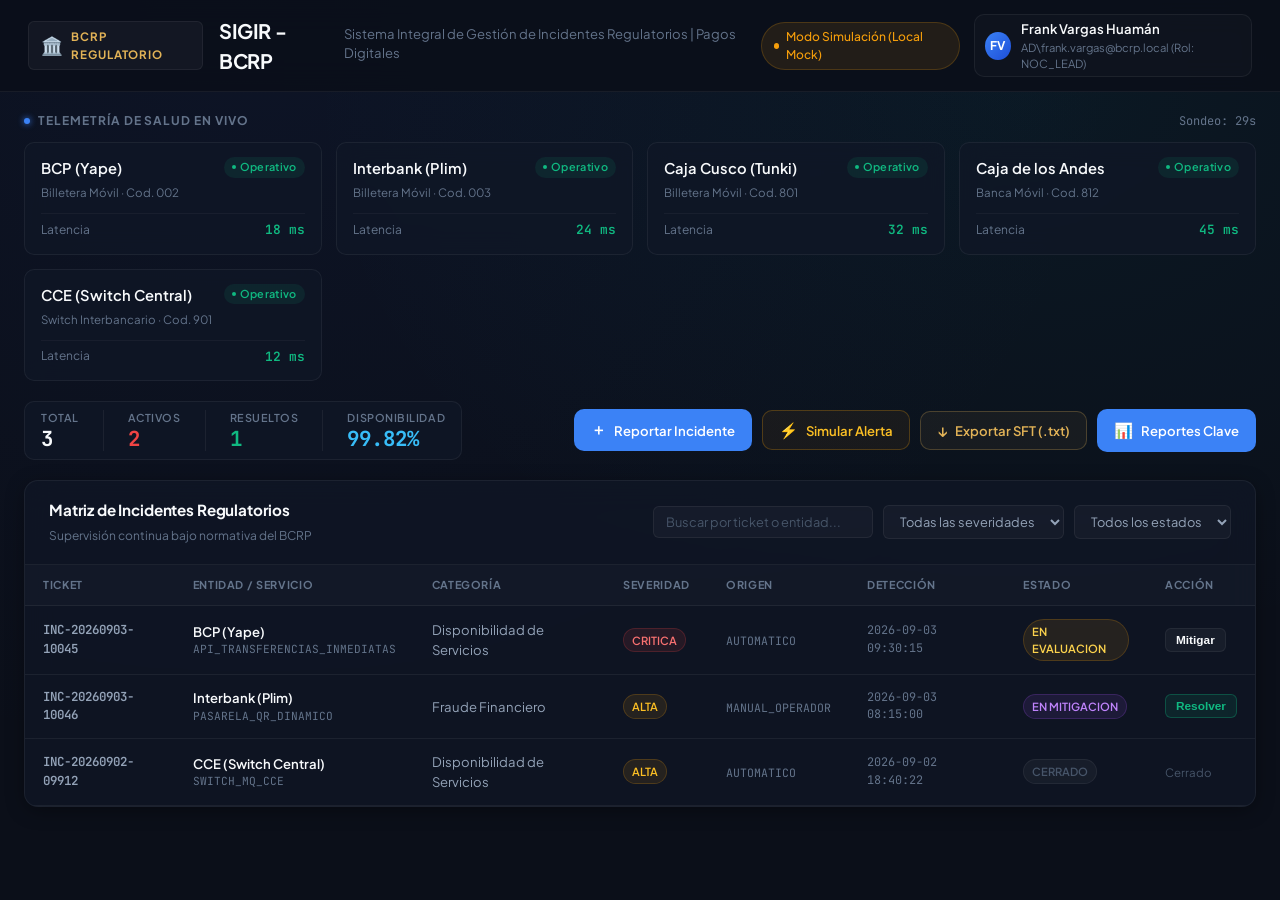
==== commit 089c9423: "feat(reportes): modulo reportes clave APF2 con indisponibilidad, KPIs, SFT con filtros y doc API" ====
--- a/04_FRONTEND_UI/index.html
+++ b/04_FRONTEND_UI/index.html
@@ -88,6 +88,7 @@
                 <button class="btn btn-bcrp" id="btnGenerarSft">
                     <span class="btn-icon">↓</span> Exportar SFT (.txt)
                 </button>
+                <a class="btn btn-primary" href="reportes.html" style="text-decoration:none"><span class="btn-icon">📊</span> Reportes Clave</a>
             </div>
         </section>
 
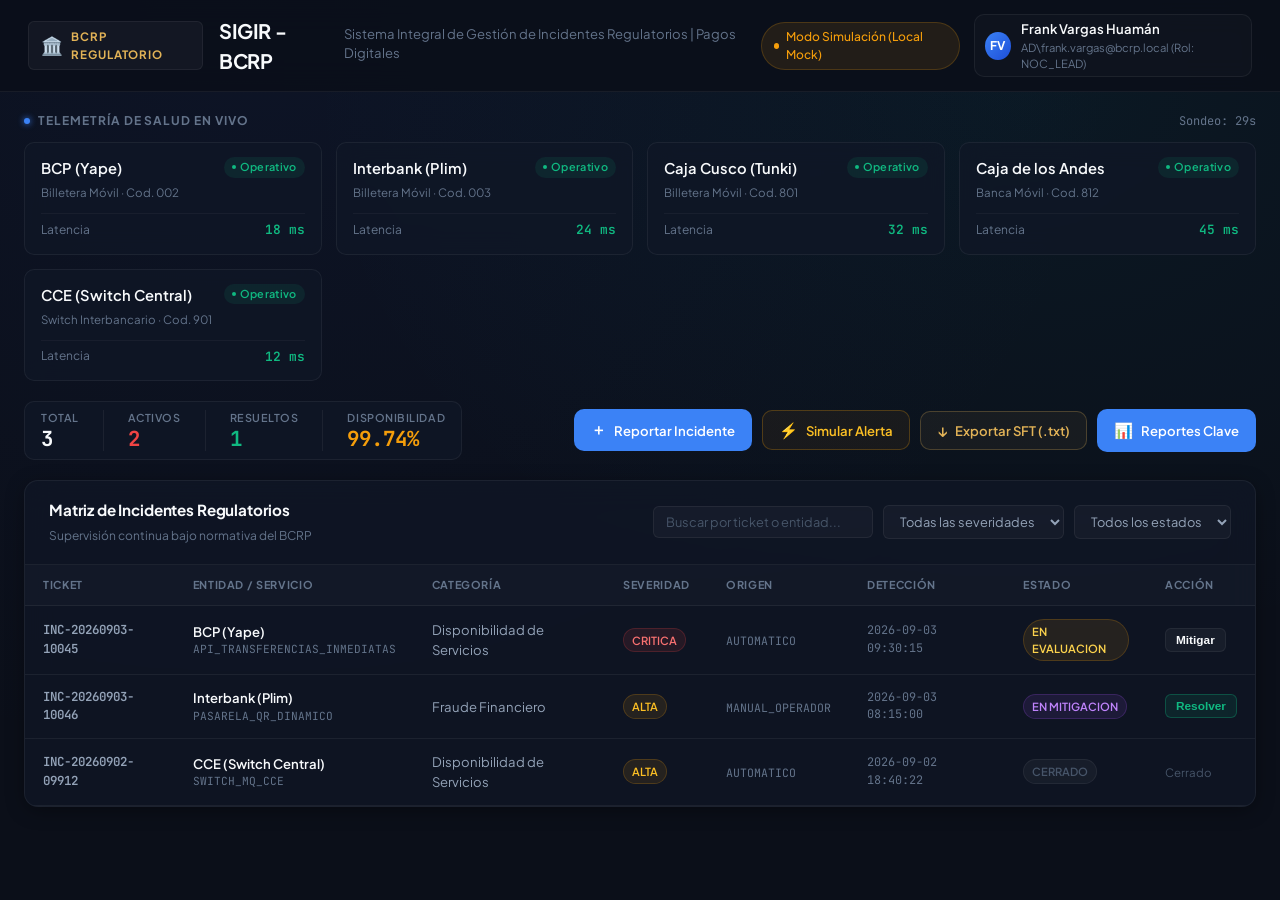
==== commit 328e9973: "fix(ui): corregir reactividad de disponibilidad, filtros SFT y renderizado de graficas" ====
--- a/04_FRONTEND_UI/index.html
+++ b/04_FRONTEND_UI/index.html
@@ -74,7 +74,7 @@
                 </div>
                 <div class="kpi-mini-card">
                     <span class="kpi-label">Disponibilidad</span>
-                    <span class="kpi-value" style="color: #38BDF8;">99.82%</span>
+                    <span class="kpi-value" id="kpiUptime" style="color: #38BDF8;">99.82%</span>
                 </div>
             </div>
 
